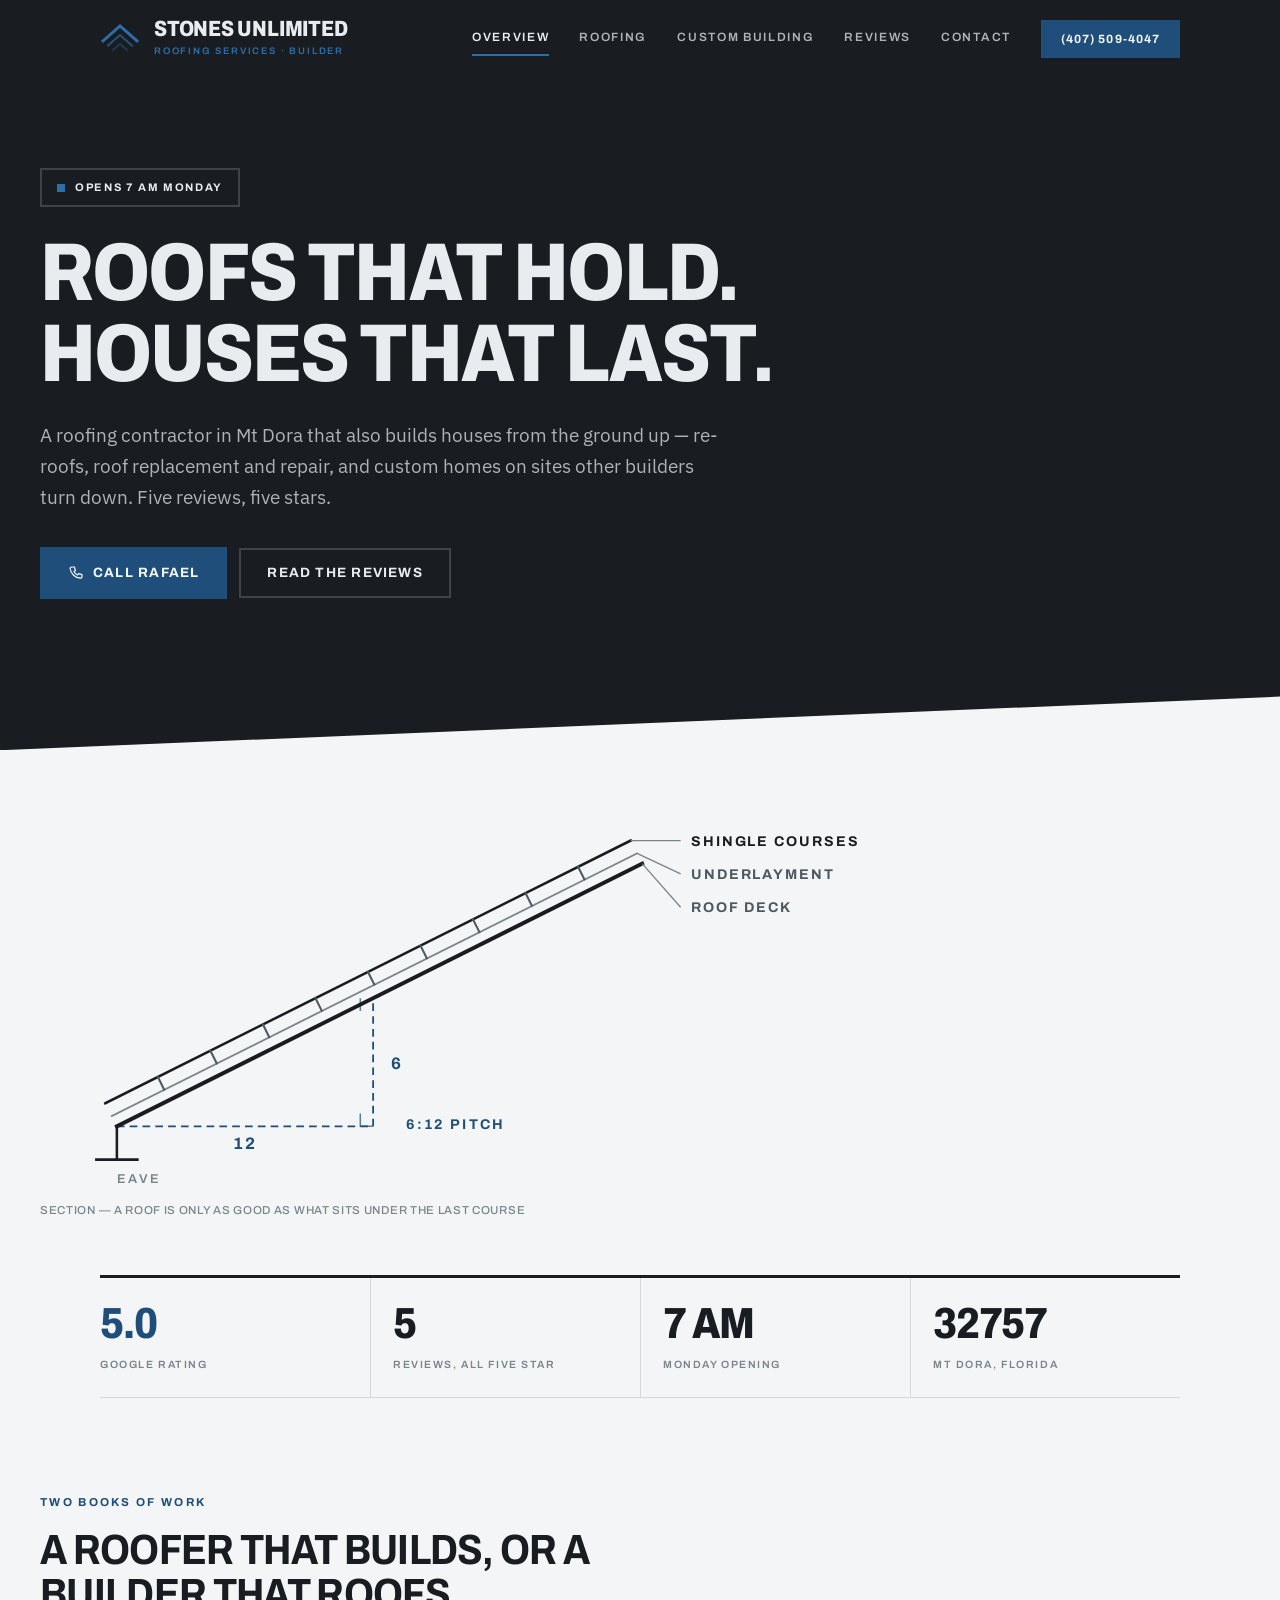
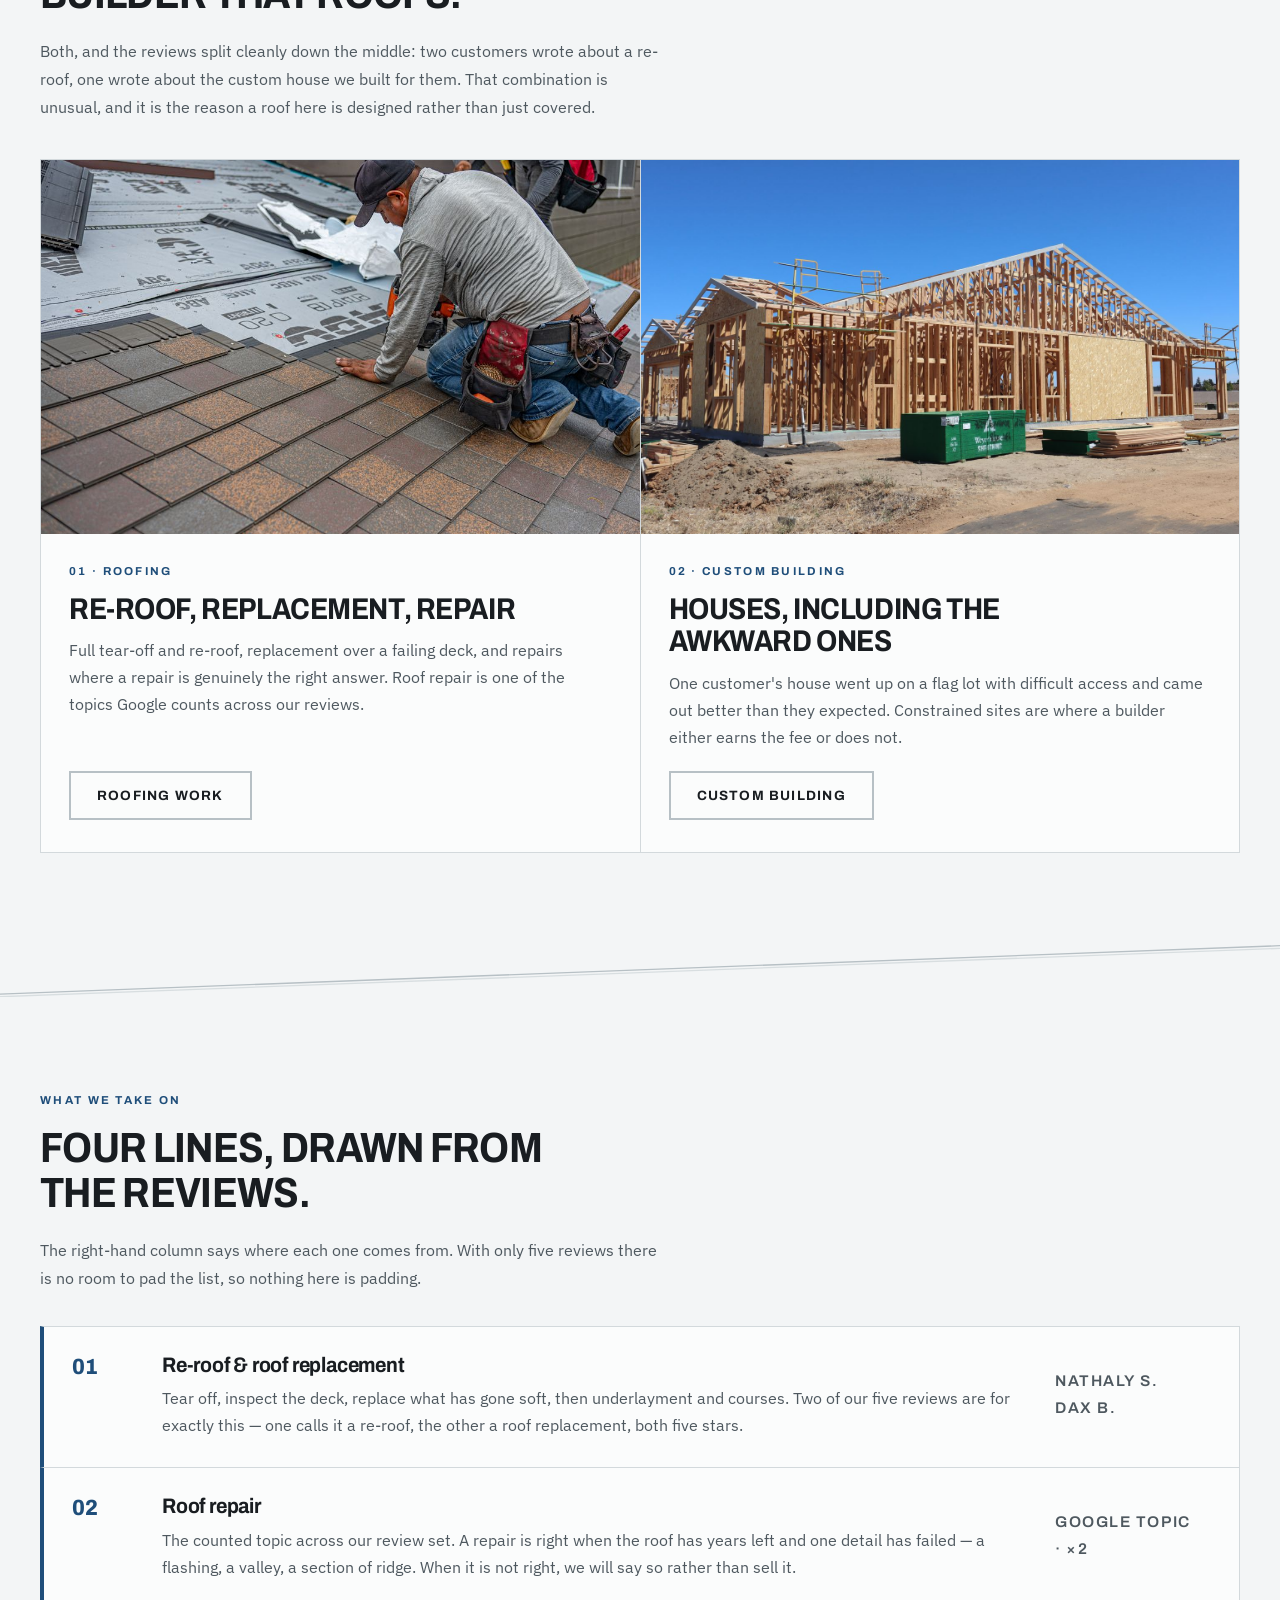
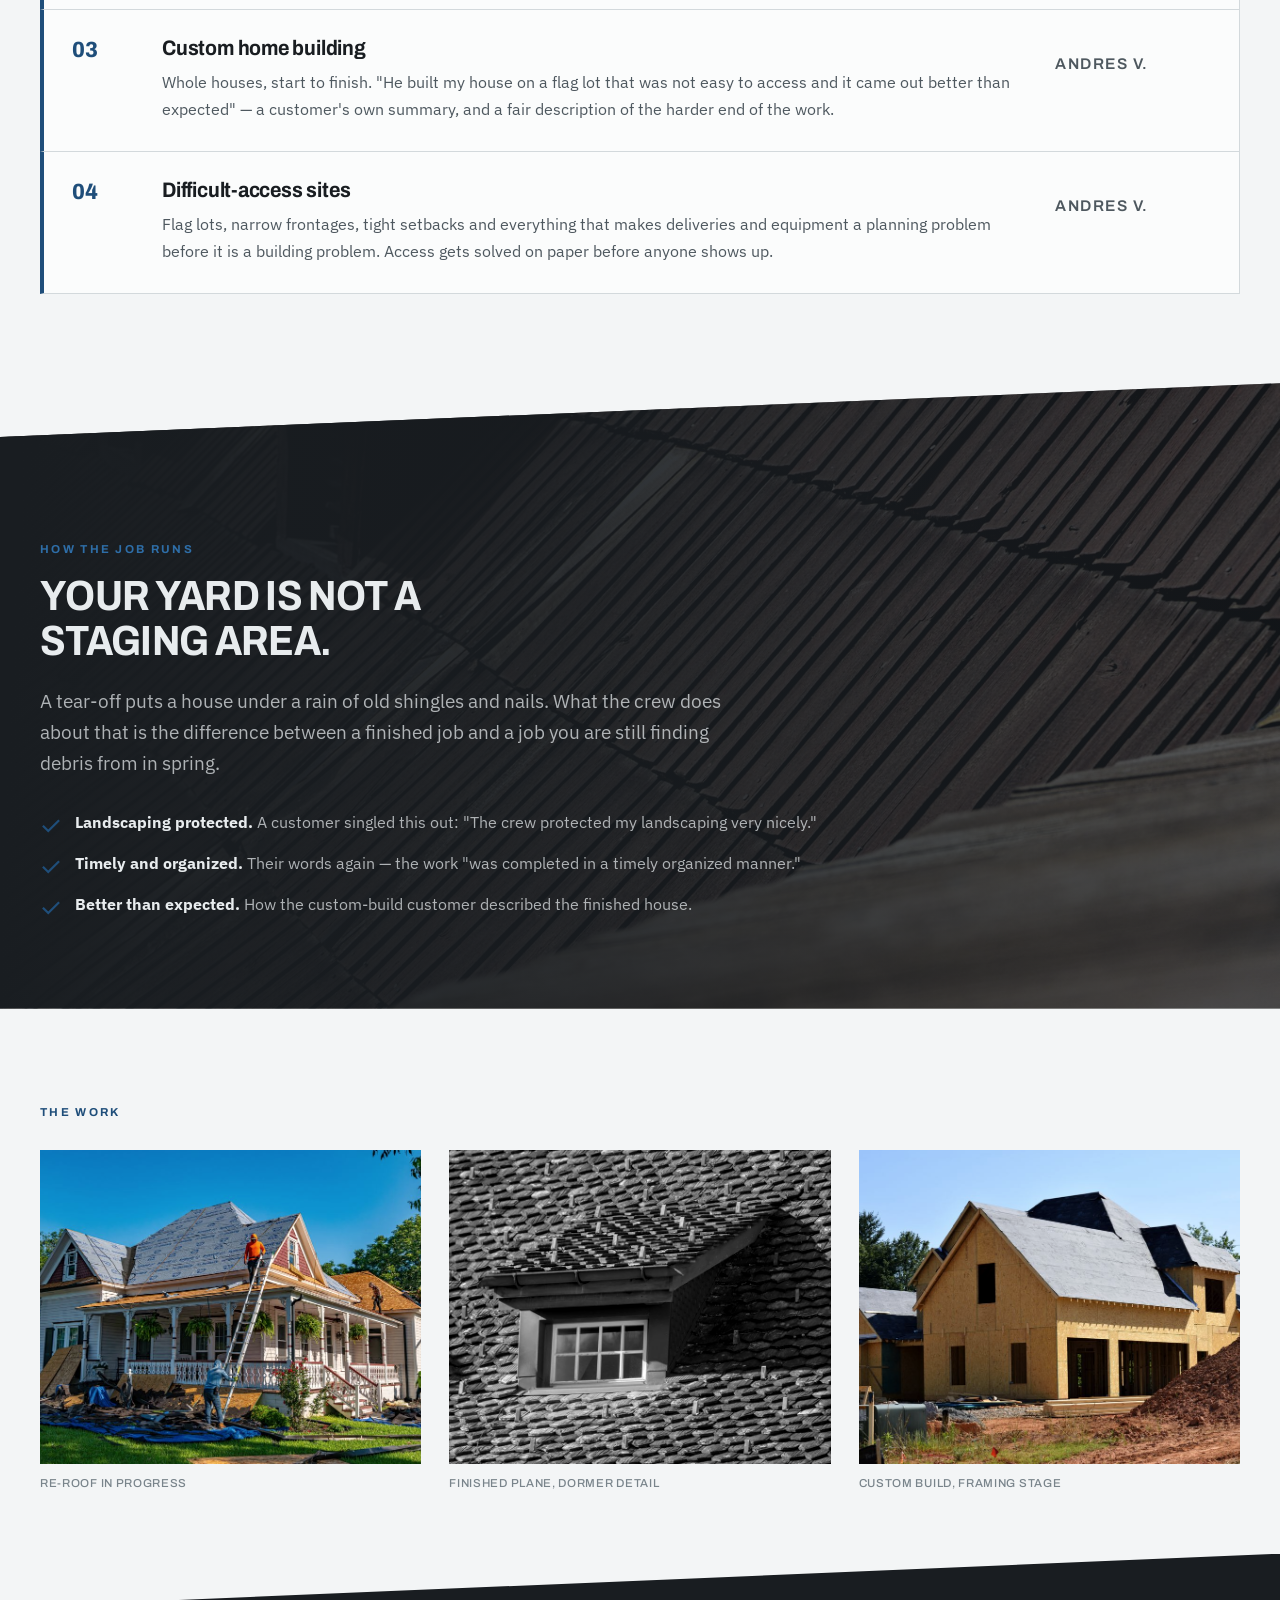
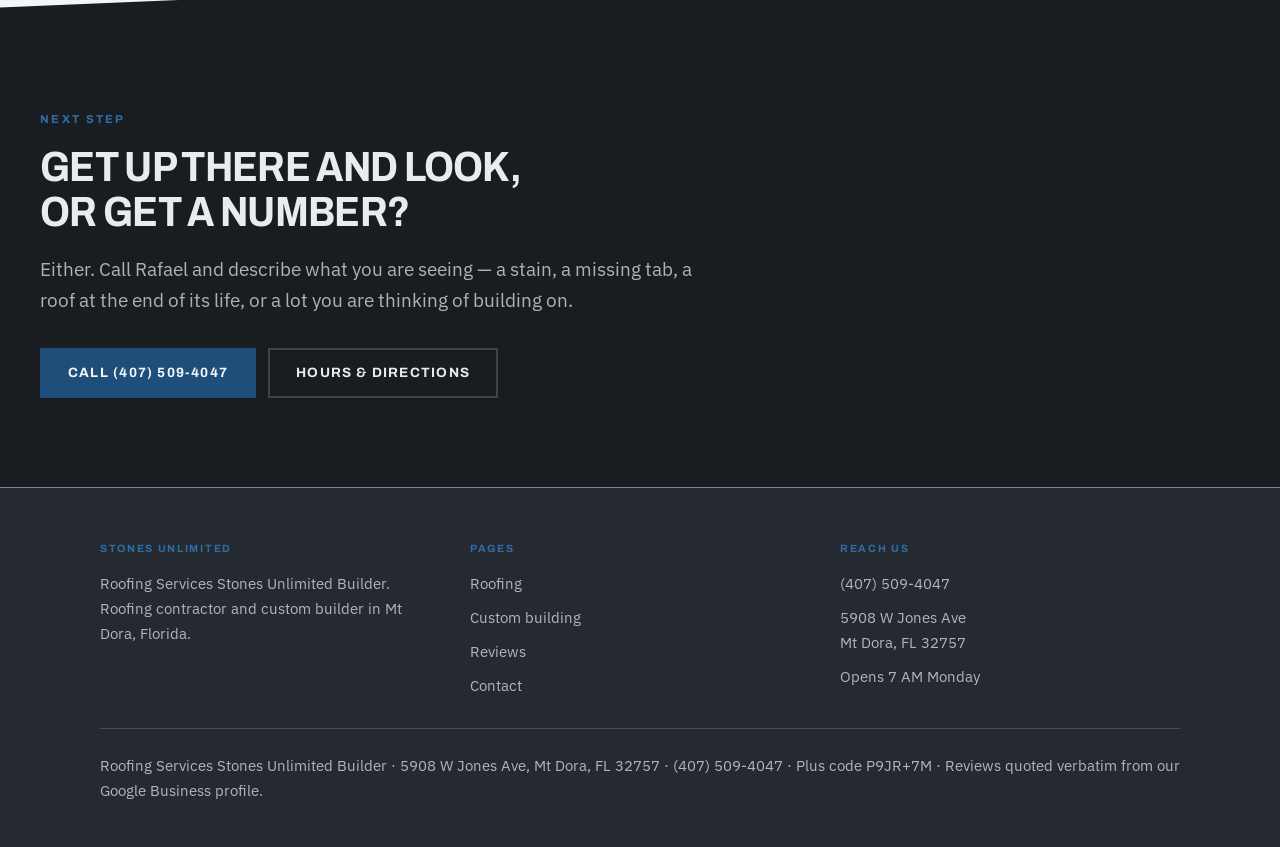
==== index.html @ 4656fb42 "Stones Unlimited roofing and building site A fifth identity sharing no architecture, palette or type" ====
<!DOCTYPE html>
<html lang="en">
<head>
<meta charset="utf-8">
<meta name="viewport" content="width=device-width, initial-scale=1">
<title>Stones Unlimited — Roofing &amp; Custom Building, Mt Dora FL</title>
<meta name="description" content="Roofing Services Stones Unlimited Builder — re-roofs, roof replacement and roof repair, plus custom home building in Mt Dora, Florida. 5.0 stars from 5 reviews. (407) 509-4047.">
<link rel="preconnect" href="https://fonts.googleapis.com">
<link rel="preconnect" href="https://fonts.gstatic.com" crossorigin>
<link rel="stylesheet" href="https://fonts.googleapis.com/css2?family=Archivo:wdth,wght@62..125,500;62..125,600;62..125,700;62..125,800&family=IBM+Plex+Sans:wght@400;500;600&display=swap">
<link rel="stylesheet" href="assets/site.css">
</head>
<body>

<header class="top">
  <div class="top-in">
    <a class="brand" href="index.html">
      <svg viewBox="0 0 40 40" fill="none" aria-hidden="true">
        <path d="M3 22 20 7l17 15" stroke="currentColor" stroke-width="3" stroke-linecap="square" stroke-linejoin="miter"/>
        <path d="M8 26.5 20 16l12 10.5" stroke="currentColor" stroke-width="2" stroke-linecap="square" opacity=".65"/>
        <path d="M13 31 20 25l7 6" stroke="currentColor" stroke-width="2" stroke-linecap="square" opacity=".35"/>
      </svg>
      <span>
        <span class="brand-name">Stones Unlimited</span>
        <span class="brand-sub">Roofing Services · Builder</span>
      </span>
    </a>
    <a class="nl" href="index.html" aria-current="page">Overview</a>
    <a class="nl" href="roofing.html">Roofing</a>
    <a class="nl" href="building.html">Custom building</a>
    <a class="nl" href="reviews.html">Reviews</a>
    <a class="nl" href="contact.html">Contact</a>
    <a class="btn btn-storm btn-sm" href="tel:+14075094047">(407) 509-4047</a>
  </div>
</header>

<main>

  <section class="plane">
    <div class="wrap section">
      <span class="hours-badge"><span class="sq"></span>Opens 7 AM Monday</span>
      <h1 class="display" style="margin-top: 26px; max-width: 20ch">Roofs that hold. Houses that last.</h1>
      <p class="lede measure" style="margin-top: 26px">A roofing contractor in Mt Dora that also builds houses from the ground up — re-roofs, roof replacement and repair, and custom homes on sites other builders turn down. Five reviews, five stars.</p>
      <div class="btn-row" style="margin-top: 34px">
        <a class="btn btn-storm" href="tel:+14075094047">
          <svg width="16" height="16" viewBox="0 0 24 24" fill="none" aria-hidden="true"><path d="M6.6 3h3l1.5 5.2-2.1 1.5a12.5 12.5 0 0 0 5.3 5.3l1.5-2.1L21 14.4v3a2.4 2.4 0 0 1-2.6 2.4A16.8 16.8 0 0 1 3.2 5.6A2.4 2.4 0 0 1 5.6 3z" stroke="currentColor" stroke-width="1.8" stroke-linecap="round" stroke-linejoin="round"/></svg>
          Call Rafael
        </a>
        <a class="btn btn-line-dark" href="reviews.html">Read the reviews</a>
      </div>
    </div>
  </section>

  <section class="wrap section-sm">
    <!-- Roofing section detail: deck, underlayment and shingle course
         butts up a true 6:12 slope, with the rise-over-run triangle
         that gives a roof its pitch. -->
    <figure class="fig" style="margin: 0">
      <svg viewBox="0 0 640 300" fill="none" role="img" aria-label="A roofing section detail showing roof deck, underlayment and shingle courses on a 6 in 12 pitch, with the rise over run triangle marked" style="width: 100%; max-width: 820px">
        <!-- rise / run triangle -->
        <g stroke="var(--storm)">
          <path d="M60 250h200" stroke-width="1.4" stroke-dasharray="6 4"/>
          <path d="M260 250V150" stroke-width="1.4" stroke-dasharray="6 4"/>
          <path d="M250 240v10h10M250 160v-10" stroke-width="1.2" opacity=".7"/>
        </g>
        <text x="160" y="268" text-anchor="middle" font-family="Archivo, sans-serif" font-size="13" font-weight="700" letter-spacing="1.4" fill="var(--storm)">12</text>
        <text x="274" y="205" font-family="Archivo, sans-serif" font-size="13" font-weight="700" letter-spacing="1.4" fill="var(--storm)">6</text>
        <text x="286" y="252" font-family="Archivo, sans-serif" font-size="11" font-weight="700" letter-spacing="1.8" fill="var(--storm)">6:12 PITCH</text>

        <!-- the build-up: deck, underlayment, shingle surface -->
        <path d="M60 250L470 45" stroke="var(--ink)" stroke-width="3" stroke-linecap="square"/>
        <path d="M56 242L466 37" stroke="var(--ink-3)" stroke-width="1.4" stroke-linecap="square"/>
        <path d="M51 232L461 27" stroke="var(--ink)" stroke-width="2" stroke-linecap="square"/>

        <!-- shingle course butts, stepping up the slope -->
        <g stroke="var(--ink-2)" stroke-width="1.6" stroke-linecap="square">
          <path d="M92 211.5l4.9 9.8"/>
          <path d="M133 191l4.9 9.8"/>
          <path d="M174 170.5l4.9 9.8"/>
          <path d="M215 150l4.9 9.8"/>
          <path d="M256 129.5l4.9 9.8"/>
          <path d="M297 109l4.9 9.8"/>
          <path d="M338 88.5l4.9 9.8"/>
          <path d="M379 68l4.9 9.8"/>
          <path d="M420 47.5l4.9 9.8"/>
        </g>

        <!-- eave / fascia -->
        <path d="M60 250v26M44 276h32" stroke="var(--ink)" stroke-width="2" stroke-linecap="square"/>
        <text x="60" y="294" font-family="Archivo, sans-serif" font-size="10" font-weight="600" letter-spacing="1.6" fill="var(--ink-3)">EAVE</text>

        <!-- leaders and labels -->
        <g stroke="var(--ink-3)" stroke-width="1">
          <path d="M461 27h39"/>
          <path d="M466 37l34 16"/>
          <path d="M470 45l30 34"/>
        </g>
        <text x="508" y="31" font-family="Archivo, sans-serif" font-size="11" font-weight="700" letter-spacing="1.5" fill="var(--ink)">SHINGLE COURSES</text>
        <text x="508" y="57" font-family="Archivo, sans-serif" font-size="11" font-weight="700" letter-spacing="1.5" fill="var(--ink-2)">UNDERLAYMENT</text>
        <text x="508" y="83" font-family="Archivo, sans-serif" font-size="11" font-weight="700" letter-spacing="1.5" fill="var(--ink-2)">ROOF DECK</text>
      </svg>
      <figcaption>Section — a roof is only as good as what sits under the last course</figcaption>
    </figure>
  </section>

  <section class="wrap">
    <div class="tally">
      <div><p class="v storm">5.0</p><p class="k">Google rating</p></div>
      <div><p class="v">5</p><p class="k">Reviews, all five star</p></div>
      <div><p class="v">7 AM</p><p class="k">Monday opening</p></div>
      <div><p class="v">32757</p><p class="k">Mt Dora, Florida</p></div>
    </div>
  </section>

  <section class="wrap section">
    <span class="kicker">Two books of work</span>
    <h2 class="h-section" style="margin-top: 14px; max-width: 24ch">A roofer that builds, or a builder that roofs.</h2>
    <p class="prose measure" style="margin-top: 20px; margin-bottom: 38px">Both, and the reviews split cleanly down the middle: two customers wrote about a re-roof, one wrote about the custom house we built for them. That combination is unusual, and it is the reason a roof here is designed rather than just covered.</p>

    <div class="pillars">
      <article class="pillar">
        <img src="assets/img/shingles.jpg" alt="A roofer setting a course of asphalt shingles">
        <div class="pillar-body">
          <span class="kicker">01 · Roofing</span>
          <h3>Re-roof, replacement, repair</h3>
          <p>Full tear-off and re-roof, replacement over a failing deck, and repairs where a repair is genuinely the right answer. Roof repair is one of the topics Google counts across our reviews.</p>
          <div class="btn-row"><a class="btn btn-line" href="roofing.html">Roofing work</a></div>
        </div>
      </article>
      <article class="pillar">
        <img src="assets/img/framing.jpg" alt="A new house at the framing stage under a clear sky">
        <div class="pillar-body">
          <span class="kicker">02 · Custom building</span>
          <h3>Houses, including the awkward ones</h3>
          <p>One customer's house went up on a flag lot with difficult access and came out better than they expected. Constrained sites are where a builder either earns the fee or does not.</p>
          <div class="btn-row"><a class="btn btn-line" href="building.html">Custom building</a></div>
        </div>
      </article>
    </div>
  </section>

  <svg class="pitch-rule" viewBox="0 0 1200 40" preserveAspectRatio="none" fill="none" aria-hidden="true">
    <path d="M0 38 L1200 2" stroke="currentColor" stroke-width="1"/>
    <path d="M0 40 L1200 4" stroke="currentColor" stroke-width="1" opacity=".45"/>
  </svg>

  <section class="wrap section">
    <span class="kicker">What we take on</span>
    <h2 class="h-section" style="margin-top: 14px; max-width: 22ch">Four lines, drawn from the reviews.</h2>
    <p class="prose measure" style="margin-top: 20px; margin-bottom: 34px">The right-hand column says where each one comes from. With only five reviews there is no room to pad the list, so nothing here is padding.</p>

    <div class="courses">
      <div class="course">
        <span class="course-n">01</span>
        <div>
          <h3>Re-roof &amp; roof replacement</h3>
          <p>Tear off, inspect the deck, replace what has gone soft, then underlayment and courses. Two of our five reviews are for exactly this — one calls it a re-roof, the other a roof replacement, both five stars.</p>
        </div>
        <p class="course-src">Nathaly S.<br>Dax B.</p>
      </div>
      <div class="course">
        <span class="course-n">02</span>
        <div>
          <h3>Roof repair</h3>
          <p>The counted topic across our review set. A repair is right when the roof has years left and one detail has failed — a flashing, a valley, a section of ridge. When it is not right, we will say so rather than sell it.</p>
        </div>
        <p class="course-src">Google topic · ×2</p>
      </div>
      <div class="course">
        <span class="course-n">03</span>
        <div>
          <h3>Custom home building</h3>
          <p>Whole houses, start to finish. "He built my house on a flag lot that was not easy to access and it came out better than expected" — a customer's own summary, and a fair description of the harder end of the work.</p>
        </div>
        <p class="course-src">Andres V.</p>
      </div>
      <div class="course">
        <span class="course-n">04</span>
        <div>
          <h3>Difficult-access sites</h3>
          <p>Flag lots, narrow frontages, tight setbacks and everything that makes deliveries and equipment a planning problem before it is a building problem. Access gets solved on paper before anyone shows up.</p>
        </div>
        <p class="course-src">Andres V.</p>
      </div>
    </div>
  </section>

  <section class="plane-up plane-photo">
    <img src="assets/img/texture.jpg" alt="Weathered wooden roof shingles">
    <span class="veil"></span>
    <div class="wrap section">
      <span class="kicker">How the job runs</span>
      <h2 class="h-section" style="margin-top: 14px; max-width: 22ch; color: var(--on-dark)">Your yard is not a staging area.</h2>
      <p class="lede measure" style="margin-top: 22px">A tear-off puts a house under a rain of old shingles and nails. What the crew does about that is the difference between a finished job and a job you are still finding debris from in spring.</p>
      <ul class="ticks" style="margin-top: 30px">
        <li>
          <svg width="22" height="22" viewBox="0 0 24 24" fill="none" aria-hidden="true"><path d="M4 12.5l5 5 11-11" stroke="currentColor" stroke-width="2.4" stroke-linecap="square" stroke-linejoin="miter"/></svg>
          <span style="color: var(--on-dark-2)"><b style="color: var(--on-dark)">Landscaping protected.</b> A customer singled this out: "The crew protected my landscaping very nicely."</span>
        </li>
        <li>
          <svg width="22" height="22" viewBox="0 0 24 24" fill="none" aria-hidden="true"><path d="M4 12.5l5 5 11-11" stroke="currentColor" stroke-width="2.4" stroke-linecap="square" stroke-linejoin="miter"/></svg>
          <span style="color: var(--on-dark-2)"><b style="color: var(--on-dark)">Timely and organized.</b> Their words again — the work "was completed in a timely organized manner."</span>
        </li>
        <li>
          <svg width="22" height="22" viewBox="0 0 24 24" fill="none" aria-hidden="true"><path d="M4 12.5l5 5 11-11" stroke="currentColor" stroke-width="2.4" stroke-linecap="square" stroke-linejoin="miter"/></svg>
          <span style="color: var(--on-dark-2)"><b style="color: var(--on-dark)">Better than expected.</b> How the custom-build customer described the finished house.</span>
        </li>
      </ul>
    </div>
  </section>

  <section class="wrap section">
    <span class="kicker">The work</span>
    <div class="fig-row" style="margin-top: 26px">
      <figure class="fig fig-4x3">
        <img src="assets/img/reroof.jpg" alt="A house roof being replaced">
        <figcaption>Re-roof in progress</figcaption>
      </figure>
      <figure class="fig fig-4x3">
        <img src="assets/img/tiles.jpg" alt="A tiled roof with a dormer window">
        <figcaption>Finished plane, dormer detail</figcaption>
      </figure>
      <figure class="fig fig-4x3">
        <img src="assets/img/frame2.jpg" alt="A partially built two-storey timber-framed house">
        <figcaption>Custom build, framing stage</figcaption>
      </figure>
    </div>
  </section>

  <section class="plane-up">
    <div class="wrap section">
      <span class="kicker">Next step</span>
      <h2 class="h-section" style="margin-top: 14px; max-width: 22ch">Get up there and look, or get a number?</h2>
      <p class="lede measure" style="margin-top: 20px">Either. Call Rafael and describe what you are seeing — a stain, a missing tab, a roof at the end of its life, or a lot you are thinking of building on.</p>
      <div class="btn-row" style="margin-top: 32px">
        <a class="btn btn-storm" href="tel:+14075094047">Call (407) 509-4047</a>
        <a class="btn btn-line-dark" href="contact.html">Hours &amp; directions</a>
      </div>
    </div>
  </section>
</main>

<footer class="foot">
  <div class="wrap">
    <div class="foot-grid">
      <div>
        <h4>Stones Unlimited</h4>
        <p>Roofing Services Stones Unlimited Builder. Roofing contractor and custom builder in Mt Dora, Florida.</p>
      </div>
      <div>
        <h4>Pages</h4>
        <ul>
          <li><a href="roofing.html">Roofing</a></li>
          <li><a href="building.html">Custom building</a></li>
          <li><a href="reviews.html">Reviews</a></li>
          <li><a href="contact.html">Contact</a></li>
        </ul>
      </div>
      <div>
        <h4>Reach us</h4>
        <ul>
          <li><a href="tel:+14075094047">(407) 509-4047</a></li>
          <li><a href="contact.html">5908 W Jones Ave<br>Mt Dora, FL 32757</a></li>
          <li>Opens 7 AM Monday</li>
        </ul>
      </div>
    </div>
    <p class="foot-fine">Roofing Services Stones Unlimited Builder · 5908 W Jones Ave, Mt Dora, FL 32757 · (407) 509-4047 · Plus code P9JR+7M · Reviews quoted verbatim from our Google Business profile.</p>
  </div>
</footer>

</body>
</html>
---- assets/site.css ----
/* ═══════════════════════════════════════════════════════════════════
   Stones Unlimited — Roofing Services & Custom Builder
   Mt Dora, Florida

   Identity: the pitch line. Roofing is the one trade whose geometry
   is not rectilinear, so a single governing diagonal — a 4:12 pitch,
   18.43° — cuts the section edges, the dividers and the hero. Content
   stacks in courses, the way a roof is laid.

   Cool only: asphalt and storm blue on chalk. No warm accent.
   ═══════════════════════════════════════════════════════════════════ */

:root {
  --chalk:    #F3F5F6;
  --chalk-2:  #E7EBED;
  --white:    #FBFCFC;
  --asphalt:  #191D21;
  --asphalt-2:#242A2F;
  --asphalt-3:#333B42;

  --ink:    #191D21;
  --ink-2:  #4E585F;
  --ink-3:  #79848B;
  --rule:   #D3D9DC;
  --rule-2: #B7C0C5;

  --storm:      #1F4E7A;
  --storm-hi:   #2E6EA8;
  --storm-deep: #143656;
  --storm-soft: #DEE8F2;

  --on-dark:   #E8ECEE;
  --on-dark-2: rgba(232, 236, 238, 0.72);
  --on-dark-3: rgba(232, 236, 238, 0.46);
  --rule-dark: rgba(232, 236, 238, 0.18);

  --font-display: "Archivo", "Helvetica Neue", Arial, sans-serif;
  --font-body:    "IBM Plex Sans", "Segoe UI", Helvetica, Arial, sans-serif;

  --wrap: 1200px;
  --gutter: clamp(20px, 5vw, 60px);

  /* the governing pitch: 4:12 → 18.43°. Every diagonal uses it. */
  --pitch: 4.2vw;
}

@media (prefers-color-scheme: dark) {
  :root:not([data-theme="light"]) {
    --chalk: #0E1215; --chalk-2: #161C20; --white: #131A1E;
    --asphalt: #05080A; --asphalt-2: #0D1316; --asphalt-3: #1B2429;
    --ink: #E7ECEE; --ink-2: #A6B1B7; --ink-3: #7C888F;
    --rule: #222C31; --rule-2: #323E45;
    --storm: #5C9DD6; --storm-hi: #7FB6E4; --storm-deep: #9BC8EC;
    --storm-soft: #0E2438;
    --on-dark: #E7ECEE; --on-dark-2: rgba(231,236,238,.72);
    --on-dark-3: rgba(231,236,238,.46); --rule-dark: rgba(231,236,238,.16);
  }
}
:root[data-theme="dark"] {
  --chalk: #0E1215; --chalk-2: #161C20; --white: #131A1E;
  --asphalt: #05080A; --asphalt-2: #0D1316; --asphalt-3: #1B2429;
  --ink: #E7ECEE; --ink-2: #A6B1B7; --ink-3: #7C888F;
  --rule: #222C31; --rule-2: #323E45;
  --storm: #5C9DD6; --storm-hi: #7FB6E4; --storm-deep: #9BC8EC;
  --storm-soft: #0E2438;
  --on-dark: #E7ECEE; --on-dark-2: rgba(231,236,238,.72);
  --on-dark-3: rgba(231,236,238,.46); --rule-dark: rgba(231,236,238,.16);
}

*, *::before, *::after { box-sizing: border-box; }

body {
  margin: 0;
  background: var(--chalk);
  color: var(--ink);
  font-family: var(--font-body);
  font-size: 16px;
  line-height: 1.62;
  text-wrap: pretty;
  -webkit-font-smoothing: antialiased;
  -moz-osx-font-smoothing: grayscale;
}
h1, h2, h3, h4 { margin: 0; font-weight: 700; }
p { margin: 0; }
img, svg { display: block; max-width: 100%; }
a { color: var(--storm); text-underline-offset: 3px; }
a:hover { color: var(--storm-hi); }
:focus { outline: none; }
:focus-visible { outline: 3px solid var(--storm); outline-offset: 2px; }
::selection { background: color-mix(in srgb, var(--storm) 26%, transparent); }

.wrap { max-width: var(--wrap); margin: 0 auto; padding: 0 var(--gutter); }
.section { padding: clamp(56px, 7vw, 96px) 0; }
.section-sm { padding: clamp(36px, 4.5vw, 56px) 0; }
.rule { height: 1px; border: 0; margin: 0; background: var(--rule); }

/* ══ typography: condensed heavy display over a neutral text face ══ */
.display {
  font-family: var(--font-display);
  font-variation-settings: "wdth" 86, "wght" 800;
  font-size: clamp(40px, 6.4vw, 88px);
  line-height: .98; letter-spacing: -0.022em;
  text-transform: uppercase;
}
.h-section {
  font-family: var(--font-display);
  font-variation-settings: "wdth" 88, "wght" 700;
  font-size: clamp(27px, 3.3vw, 44px);
  line-height: 1.06; letter-spacing: -0.016em;
  text-transform: uppercase;
}
.h-sub {
  font-family: var(--font-display);
  font-variation-settings: "wdth" 92, "wght" 700;
  font-size: clamp(19px, 1.9vw, 24px);
  line-height: 1.2; letter-spacing: -0.008em;
}
.kicker {
  font-family: var(--font-display);
  font-variation-settings: "wdth" 100, "wght" 700;
  font-size: 11.5px; letter-spacing: 0.2em; text-transform: uppercase;
  color: var(--storm);
}
.kicker-dim { color: var(--ink-3); }
.lede { font-size: 18.5px; line-height: 31px; color: var(--ink-2); }
.prose { font-size: 16px; line-height: 28px; color: var(--ink-2); }
.fine { font-size: 12.5px; line-height: 21px; color: var(--ink-3); }
.measure { max-width: 62ch; }
.measure-tight { max-width: 46ch; }
.num { font-variant-numeric: tabular-nums; }

/* ══ header ══ */
.top { background: var(--asphalt); color: var(--on-dark); }
.top-in {
  max-width: var(--wrap); margin: 0 auto; padding: 0 var(--gutter);
  display: flex; align-items: center; flex-wrap: wrap; gap: 10px 30px;
  min-height: 78px;
}
.brand { display: flex; align-items: center; gap: 14px; text-decoration: none; margin-right: auto; }
.brand svg { width: 40px; height: 40px; flex: none; color: var(--storm-hi); }
.brand-name {
  display: block;
  font-family: var(--font-display);
  font-variation-settings: "wdth" 84, "wght" 800;
  font-size: 22px; line-height: .96; letter-spacing: -0.01em;
  text-transform: uppercase; color: var(--on-dark);
}
.brand-sub {
  display: block; margin-top: 4px;
  font-family: var(--font-display);
  font-variation-settings: "wdth" 100, "wght" 600;
  font-size: 9.5px; letter-spacing: 0.19em; text-transform: uppercase;
  color: var(--storm-hi);
}
.top a.nl {
  font-family: var(--font-display);
  font-variation-settings: "wdth" 100, "wght" 600;
  font-size: 12px; letter-spacing: 0.14em; text-transform: uppercase;
  color: var(--on-dark-2); text-decoration: none; white-space: nowrap;
  padding: 6px 0; border-bottom: 2px solid transparent;
}
.top a.nl:hover { color: var(--on-dark); border-bottom-color: var(--storm-hi); }
.top a.nl[aria-current="page"] { color: var(--on-dark); border-bottom-color: var(--storm-hi); }

/* ══ buttons ══ */
.btn {
  display: inline-flex; align-items: center; justify-content: center; gap: 9px;
  font-family: var(--font-display);
  font-variation-settings: "wdth" 100, "wght" 700;
  font-size: 13.5px; letter-spacing: 0.09em; text-transform: uppercase;
  line-height: 1; text-decoration: none; cursor: pointer;
  padding: 16px 26px; border: 2px solid transparent; white-space: nowrap;
  font-variant-numeric: tabular-nums;
  transition: background-color .16s ease, border-color .16s ease, color .16s ease;
}
.btn svg { flex: none; }
.btn-storm { background: var(--storm); border-color: var(--storm); color: #F4F8FB; }
.btn-storm:hover { background: var(--storm-deep); border-color: var(--storm-deep); color: #F4F8FB; }
.btn-line { border-color: var(--rule-2); color: var(--ink); }
.btn-line:hover { border-color: var(--ink); }
.btn-line-dark { border-color: var(--rule-dark); color: var(--on-dark); }
.btn-line-dark:hover { border-color: var(--on-dark); }
.btn-sm { font-size: 12px; padding: 11px 18px; }
.btn-row { display: flex; flex-wrap: wrap; gap: 12px; align-items: center; }

/* ══ hours badge — this business has real hours, not 24/7 ══ */
.hours-badge {
  display: inline-flex; align-items: center; gap: 10px;
  font-family: var(--font-display);
  font-variation-settings: "wdth" 100, "wght" 700;
  font-size: 11px; letter-spacing: 0.15em; text-transform: uppercase;
  border: 2px solid var(--rule-dark); color: var(--on-dark); padding: 9px 15px;
}
.hours-badge .sq { width: 8px; height: 8px; flex: none; background: var(--storm-hi); }

/* ══ THE PITCH: diagonal band edges at the governing angle ══════════
   Every dark band is cut off along the roof pitch, so the page reads
   as a series of planes rather than stacked rectangles.
   ══════════════════════════════════════════════════════════════════ */
.plane {
  background: var(--asphalt); color: var(--on-dark);
  clip-path: polygon(0 0, 100% 0, 100% calc(100% - var(--pitch)), 0 100%);
  padding-bottom: calc(var(--pitch) + 8px);
}
.plane-up {
  background: var(--asphalt); color: var(--on-dark);
  clip-path: polygon(0 var(--pitch), 100% 0, 100% 100%, 0 100%);
  padding-top: calc(var(--pitch) + 8px);
}
.plane .lede, .plane .prose, .plane-up .lede, .plane-up .prose { color: var(--on-dark-2); }
.plane .fine, .plane-up .fine { color: var(--on-dark-3); }
.plane .kicker, .plane-up .kicker { color: var(--storm-hi); }
.plane .rule, .plane-up .rule { background: var(--rule-dark); }

/* photographic plane */
.plane-photo { position: relative; overflow: hidden; }
.plane-photo > img {
  position: absolute; inset: 0; width: 100%; height: 100%;
  object-fit: cover; opacity: .36; filter: saturate(.7) contrast(1.06);
}
.plane-photo .veil {
  position: absolute; inset: 0; pointer-events: none;
  background: linear-gradient(93deg, var(--asphalt) 2%, color-mix(in srgb, var(--asphalt) 76%, transparent) 46%, color-mix(in srgb, var(--asphalt) 24%, transparent) 100%);
}
.plane-photo .wrap { position: relative; }

/* a diagonal hairline divider on light ground */
.pitch-rule { display: block; width: 100%; height: clamp(28px, 4.2vw, 64px); color: var(--rule-2); }

/* ══ COURSES: overlapping rows, laid like shingle courses ══════════ */
.courses { display: grid; }
.course {
  position: relative;
  background: var(--white);
  border: 1px solid var(--rule);
  border-left: 4px solid var(--storm);
  padding: 26px 28px 28px;
  display: grid; grid-template-columns: 1fr; gap: 6px 28px;
}
@media (min-width: 820px) {
  .course { grid-template-columns: 62px minmax(0, 1fr) 156px; align-items: start; }
}
.course + .course { margin-top: -1px; }
.course:hover { background: var(--chalk-2); }
.course-n {
  font-family: var(--font-display);
  font-variation-settings: "wdth" 92, "wght" 800;
  font-size: 22px; line-height: 1; letter-spacing: -0.02em;
  color: var(--storm); font-variant-numeric: tabular-nums; padding-top: 3px;
}
.course h3 { font-family: var(--font-display); font-variation-settings: "wdth" 92, "wght" 700; font-size: 21px; line-height: 1.18; letter-spacing: -0.01em; }
.course p { font-size: 15.5px; line-height: 27px; color: var(--ink-2); margin-top: 8px; }
.course-src {
  font-family: var(--font-display);
  font-variation-settings: "wdth" 100, "wght" 600;
  font-size: 11px; line-height: 17px; letter-spacing: 0.1em; text-transform: uppercase;
  color: var(--ink-3); padding-top: 6px;
}

/* ══ two-pillar split: roofing | building ══ */
.pillars { display: grid; grid-template-columns: 1fr; gap: 1px; background: var(--rule); border: 1px solid var(--rule); }
@media (min-width: 860px) { .pillars { grid-template-columns: 1fr 1fr; } }
.pillar { background: var(--white); display: flex; flex-direction: column; }
.pillar img { width: 100%; aspect-ratio: 16 / 10; object-fit: cover; }
.pillar-body { padding: 28px 28px 32px; display: flex; flex-direction: column; gap: 12px; flex: 1; }
.pillar-body .kicker { color: var(--storm); }
.pillar-body h3 { font-family: var(--font-display); font-variation-settings: "wdth" 88, "wght" 700; font-size: clamp(23px, 2.4vw, 30px); line-height: 1.08; letter-spacing: -0.014em; text-transform: uppercase; }
.pillar-body p { font-size: 15.5px; line-height: 27px; color: var(--ink-2); }
.pillar-body .btn-row { margin-top: auto; padding-top: 8px; }

/* ══ tally: a rule-bounded figure strip ══ */
.tally { display: grid; grid-template-columns: repeat(auto-fit, minmax(148px, 1fr)); border-top: 3px solid var(--asphalt); border-bottom: 1px solid var(--rule); }
.tally > div { padding: 24px 22px; border-left: 1px solid var(--rule); }
.tally > div:first-child { border-left: 0; padding-left: 0; }
.tally .v {
  font-family: var(--font-display);
  font-variation-settings: "wdth" 86, "wght" 800;
  font-size: clamp(30px, 3.4vw, 46px); line-height: 1; letter-spacing: -0.028em;
  font-variant-numeric: tabular-nums;
}
.tally .v.storm { color: var(--storm); }
.tally .k { font-family: var(--font-display); font-variation-settings: "wdth" 100, "wght" 600; font-size: 10.5px; letter-spacing: 0.15em; text-transform: uppercase; color: var(--ink-3); margin-top: 11px; }

/* ══ figures ══ */
.fig { margin: 0; }
.fig img { width: 100%; height: 100%; object-fit: cover; filter: saturate(.86) contrast(1.04); }
.fig figcaption { margin-top: 10px; font-family: var(--font-display); font-variation-settings: "wdth" 100, "wght" 500; font-size: 11.5px; line-height: 18px; letter-spacing: 0.06em; text-transform: uppercase; color: var(--ink-3); }
.fig-4x3 img { aspect-ratio: 4 / 3; }
.fig-3x2 img { aspect-ratio: 3 / 2; }
.fig-wide img { aspect-ratio: 21 / 9; }
.fig-row { display: grid; grid-template-columns: repeat(auto-fit, minmax(230px, 1fr)); gap: clamp(16px, 2.4vw, 28px); }

/* ══ reviews ══ */
.rating { display: flex; flex-wrap: wrap; align-items: flex-end; gap: 18px 34px; }
.rating-score {
  font-family: var(--font-display);
  font-variation-settings: "wdth" 84, "wght" 800;
  font-size: clamp(58px, 7.4vw, 96px); line-height: .82; letter-spacing: -0.04em;
  color: var(--storm); font-variant-numeric: tabular-nums;
}
.stars { color: var(--storm); font-size: 17px; letter-spacing: 4px; }
.rating-meta { font-size: 15.5px; color: var(--ink-2); }

.topics { display: grid; grid-template-columns: repeat(auto-fit, minmax(240px, 1fr)); gap: 0 40px; max-width: 700px; margin: 0; }
.topic { display: flex; align-items: baseline; justify-content: space-between; gap: 16px; padding: 12px 0; border-bottom: 1px solid var(--rule); }
.topic dt { font-size: 15.5px; color: var(--ink-2); }
.topic dd { margin: 0; font-family: var(--font-display); font-variation-settings: "wght" 700; font-size: 14px; color: var(--ink-3); font-variant-numeric: tabular-nums; }

.entries { display: grid; }
.entry {
  background: var(--white); border: 1px solid var(--rule);
  border-left: 4px solid var(--storm);
  padding: 28px;
  display: grid; grid-template-columns: 1fr; gap: 14px 34px;
}
@media (min-width: 880px) { .entry { grid-template-columns: 214px minmax(0, 1fr); } }
.entry + .entry { margin-top: -1px; }
.entry-by { display: grid; gap: 7px; align-content: start; }
.entry-name { font-family: var(--font-display); font-variation-settings: "wdth" 92, "wght" 700; font-size: 19px; line-height: 1.16; letter-spacing: -0.008em; }
.entry-meta { font-family: var(--font-display); font-variation-settings: "wght" 500; font-size: 11.5px; line-height: 18px; letter-spacing: .05em; text-transform: uppercase; color: var(--ink-3); font-variant-numeric: tabular-nums; }
.entry-stars { color: var(--storm); font-size: 12px; letter-spacing: 2.5px; }
.entry-body p { font-size: 16.5px; line-height: 29px; color: var(--ink); }
.entry-tag {
  display: inline-block; margin-top: 14px;
  font-family: var(--font-display); font-variation-settings: "wght" 600;
  font-size: 10.5px; letter-spacing: .14em; text-transform: uppercase;
  color: var(--storm); background: var(--storm-soft); padding: 5px 11px;
}

/* ══ ticks / faq / particulars ══ */
.ticks { list-style: none; margin: 0; padding: 0; display: grid; gap: 13px; }
.ticks li { display: grid; grid-template-columns: 22px 1fr; gap: 13px; font-size: 16px; line-height: 27px; color: var(--ink-2); }
.ticks svg { color: var(--storm); margin-top: 6px; }

.faq { display: grid; border-top: 3px solid var(--asphalt); }
.faq-item { display: grid; grid-template-columns: 1fr; gap: 8px 34px; padding: 24px 0; border-bottom: 1px solid var(--rule); }
@media (min-width: 880px) { .faq-item { grid-template-columns: 270px minmax(0, 1fr); align-items: start; } }
.faq-item h3 { font-family: var(--font-display); font-variation-settings: "wdth" 96, "wght" 700; font-size: 17px; line-height: 1.28; }
.faq-item p { font-size: 15.5px; line-height: 27px; color: var(--ink-2); }

.particulars { display: grid; border-top: 1px solid var(--rule-dark); }
.particulars > div { display: grid; grid-template-columns: 1fr; gap: 4px 24px; padding: 18px 0; border-bottom: 1px solid var(--rule-dark); }
@media (min-width: 700px) { .particulars > div { grid-template-columns: 200px minmax(0, 1fr); align-items: baseline; } }
.particulars .k { font-family: var(--font-display); font-variation-settings: "wght" 700; font-size: 10.5px; letter-spacing: .16em; text-transform: uppercase; color: var(--storm-hi); }
.particulars .v { font-family: var(--font-display); font-variation-settings: "wdth" 96, "wght" 600; font-size: 19px; line-height: 28px; color: var(--on-dark); font-variant-numeric: tabular-nums; }
.particulars .v a { color: var(--on-dark); text-decoration: none; }
.particulars .v a:hover { color: var(--storm-hi); }

/* ══ hours table ══ */
.hours { display: grid; border-top: 1px solid var(--rule-dark); max-width: 460px; }
.hours > div { display: flex; justify-content: space-between; gap: 20px; padding: 12px 0; border-bottom: 1px solid var(--rule-dark); font-size: 15px; font-variant-numeric: tabular-nums; }
.hours .d { color: var(--on-dark-2); }
.hours .t { font-family: var(--font-display); font-variation-settings: "wght" 600; color: var(--on-dark); }

/* ══ footer ══ */
.foot { background: var(--asphalt-2); color: var(--on-dark); }
.foot .wrap { padding-top: 52px; padding-bottom: 44px; }
.foot-grid { display: grid; grid-template-columns: repeat(auto-fit, minmax(200px, 1fr)); gap: 30px; padding-bottom: 30px; border-bottom: 1px solid var(--rule-dark); }
.foot h4 { font-family: var(--font-display); font-variation-settings: "wght" 700; font-size: 10.5px; letter-spacing: .16em; text-transform: uppercase; color: var(--storm-hi); margin-bottom: 14px; }
.foot ul { list-style: none; margin: 0; padding: 0; display: grid; gap: 9px; }
.foot a { color: var(--on-dark-2); text-decoration: none; font-size: 15px; }
.foot a:hover { color: var(--on-dark); }
.foot p, .foot li { font-size: 15px; line-height: 25px; color: var(--on-dark-2); }
.foot-fine { font-size: 12px; line-height: 20px; color: var(--on-dark-3); margin-top: 24px; font-variant-numeric: tabular-nums; }

@media (prefers-reduced-motion: reduce) {
  *, *::before, *::after { animation-duration: .001ms !important; transition-duration: .001ms !important; }
}
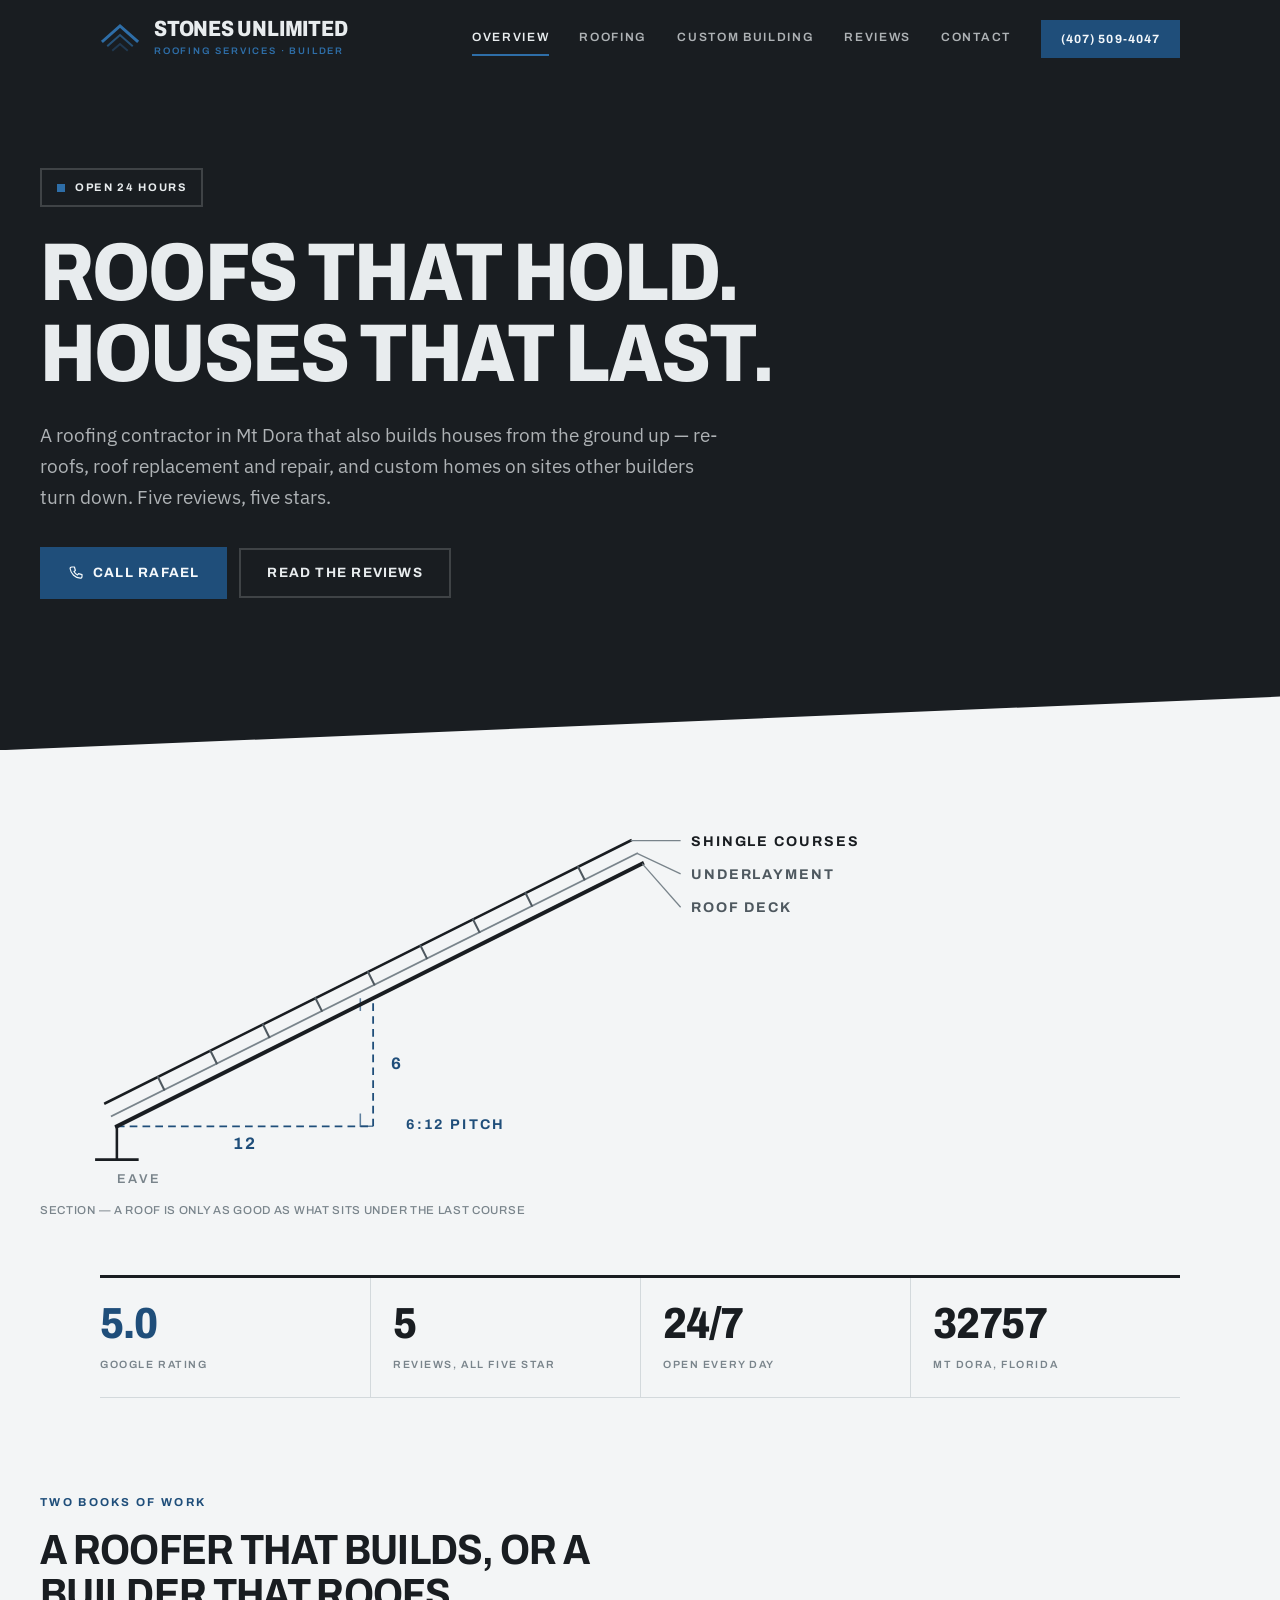
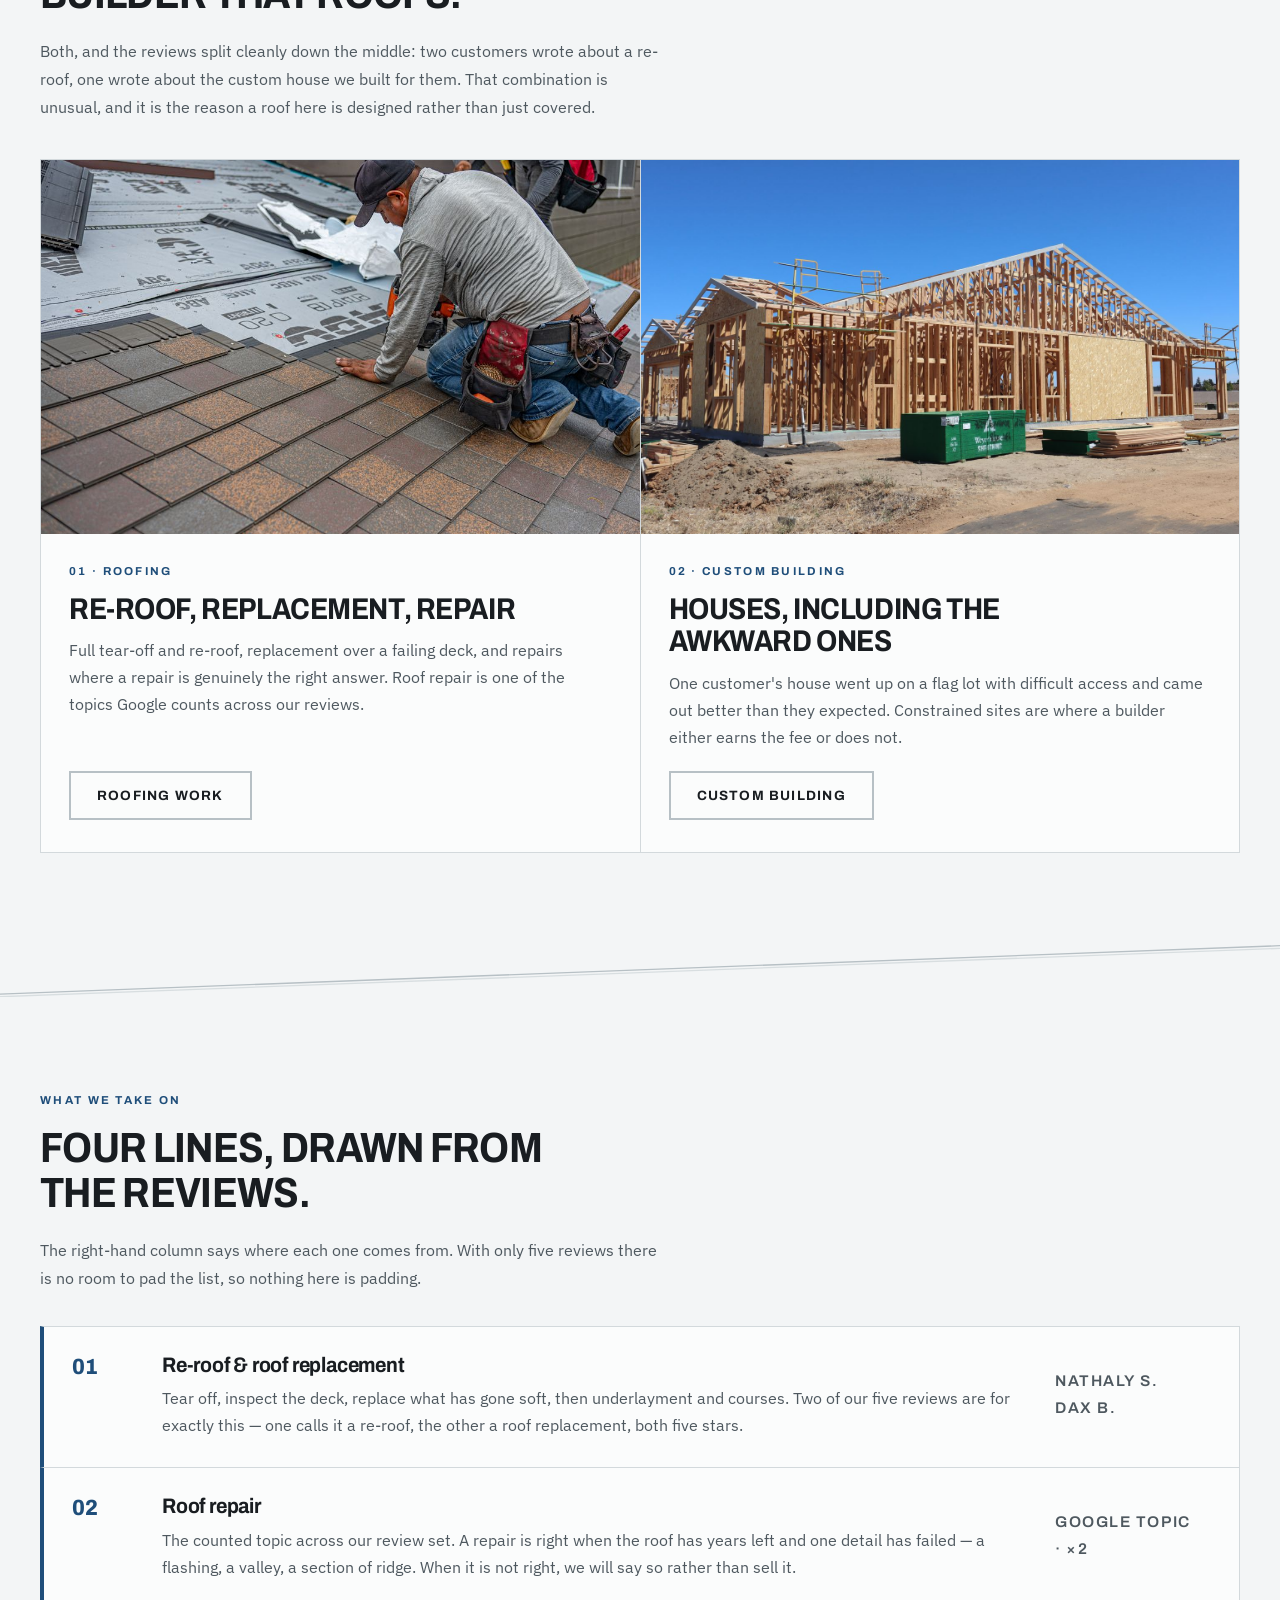
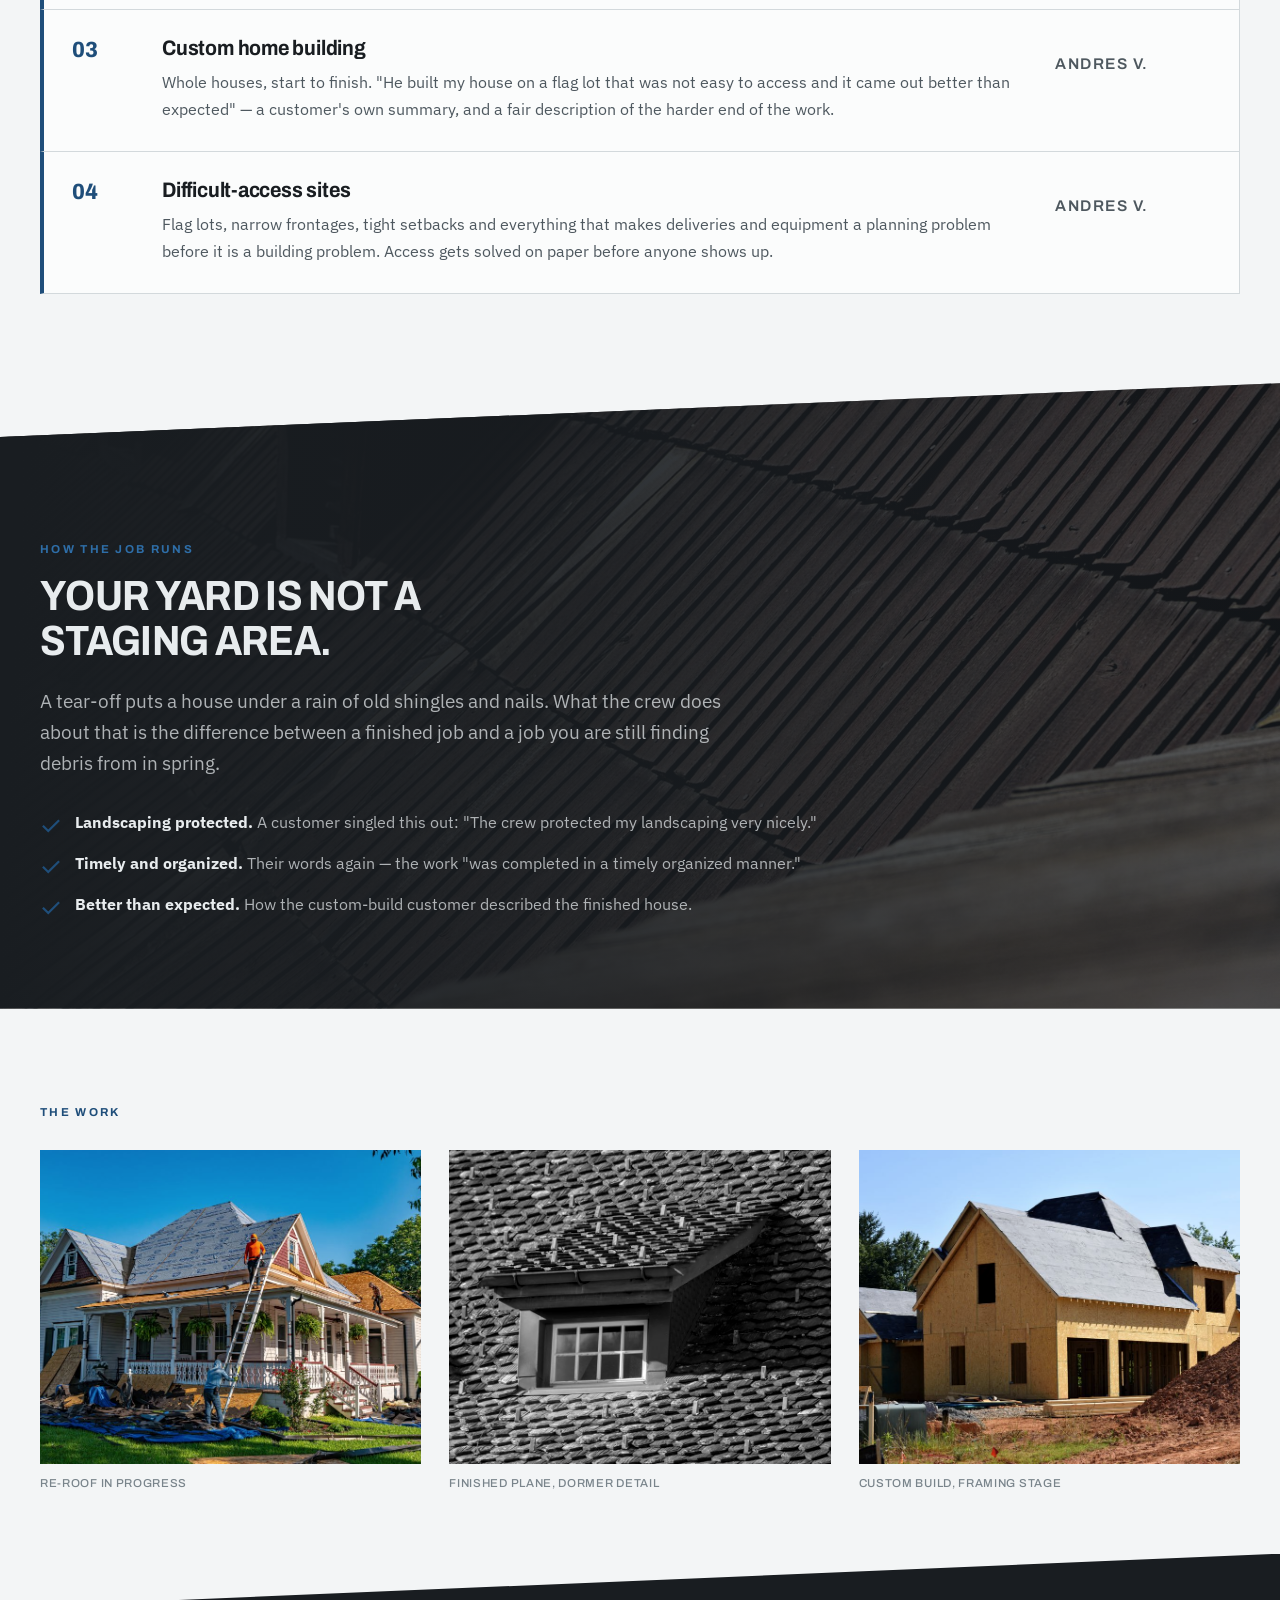
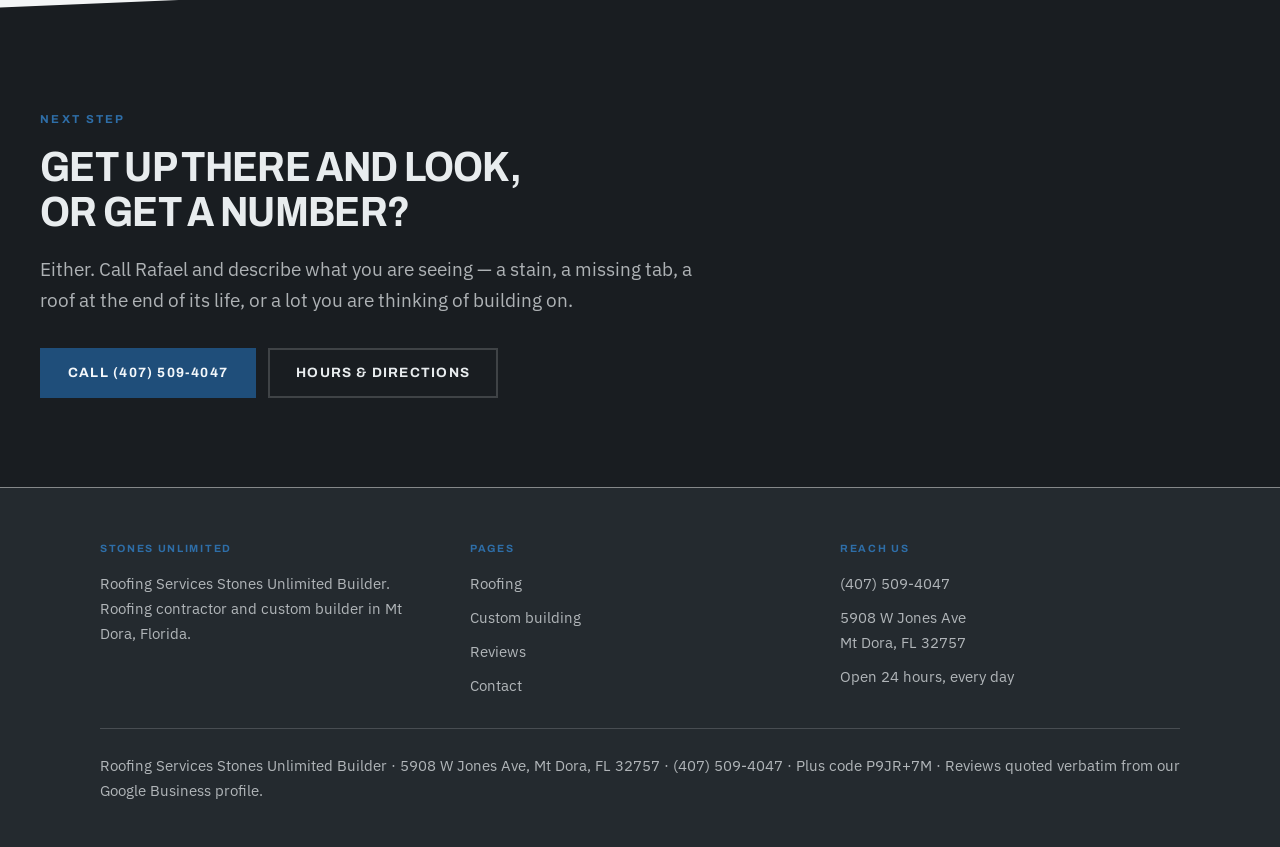
==== commit 7d325072: "Correct hours to the full published week The "Closed - Opens 7 AM Mon" line was a live status, not t" ====
--- a/index.html
+++ b/index.html
@@ -38,7 +38,7 @@
 
   <section class="plane">
     <div class="wrap section">
-      <span class="hours-badge"><span class="sq"></span>Opens 7 AM Monday</span>
+      <span class="hours-badge"><span class="sq"></span>Open 24 hours</span>
       <h1 class="display" style="margin-top: 26px; max-width: 20ch">Roofs that hold. Houses that last.</h1>
       <p class="lede measure" style="margin-top: 26px">A roofing contractor in Mt Dora that also builds houses from the ground up — re-roofs, roof replacement and repair, and custom homes on sites other builders turn down. Five reviews, five stars.</p>
       <div class="btn-row" style="margin-top: 34px">
@@ -107,7 +107,7 @@
     <div class="tally">
       <div><p class="v storm">5.0</p><p class="k">Google rating</p></div>
       <div><p class="v">5</p><p class="k">Reviews, all five star</p></div>
-      <div><p class="v">7 AM</p><p class="k">Monday opening</p></div>
+      <div><p class="v">24/7</p><p class="k">Open every day</p></div>
       <div><p class="v">32757</p><p class="k">Mt Dora, Florida</p></div>
     </div>
   </section>
@@ -261,7 +261,7 @@
         <ul>
           <li><a href="tel:+14075094047">(407) 509-4047</a></li>
           <li><a href="contact.html">5908 W Jones Ave<br>Mt Dora, FL 32757</a></li>
-          <li>Opens 7 AM Monday</li>
+          <li>Open 24 hours, every day</li>
         </ul>
       </div>
     </div>
